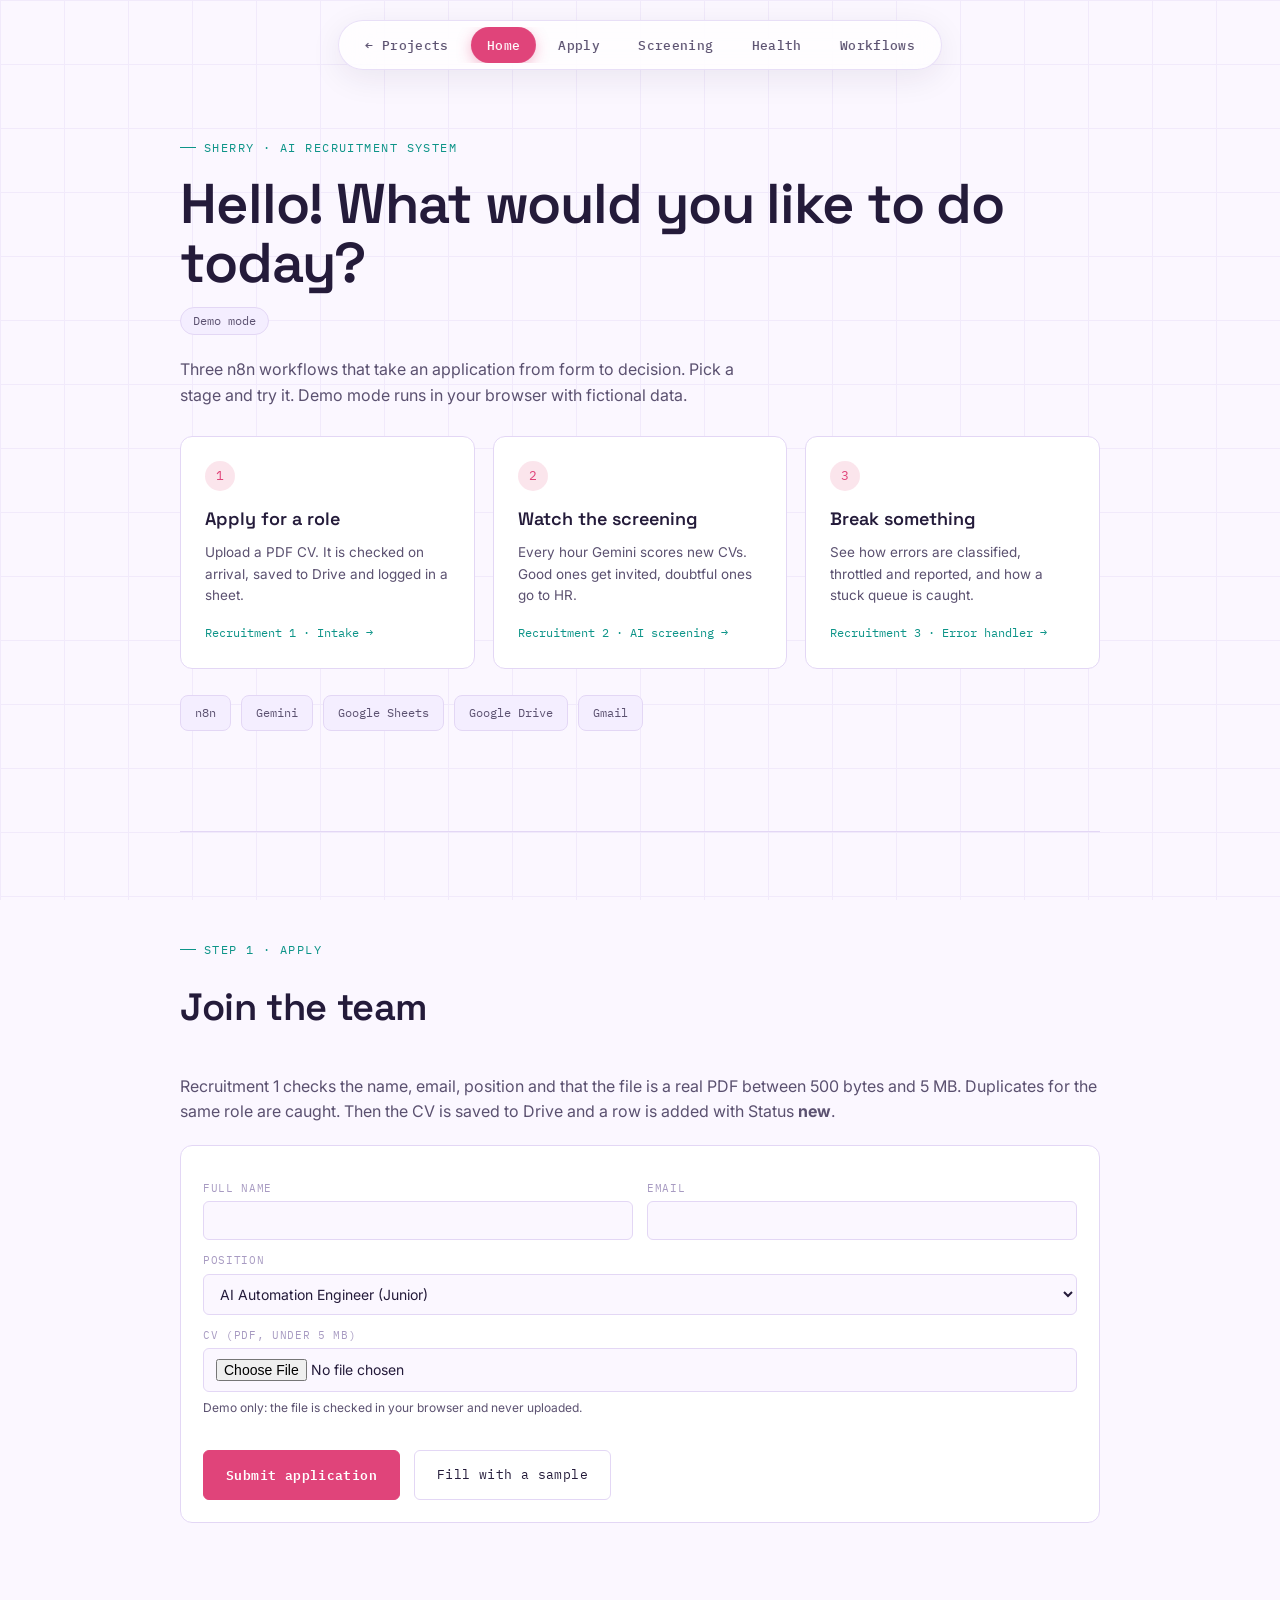
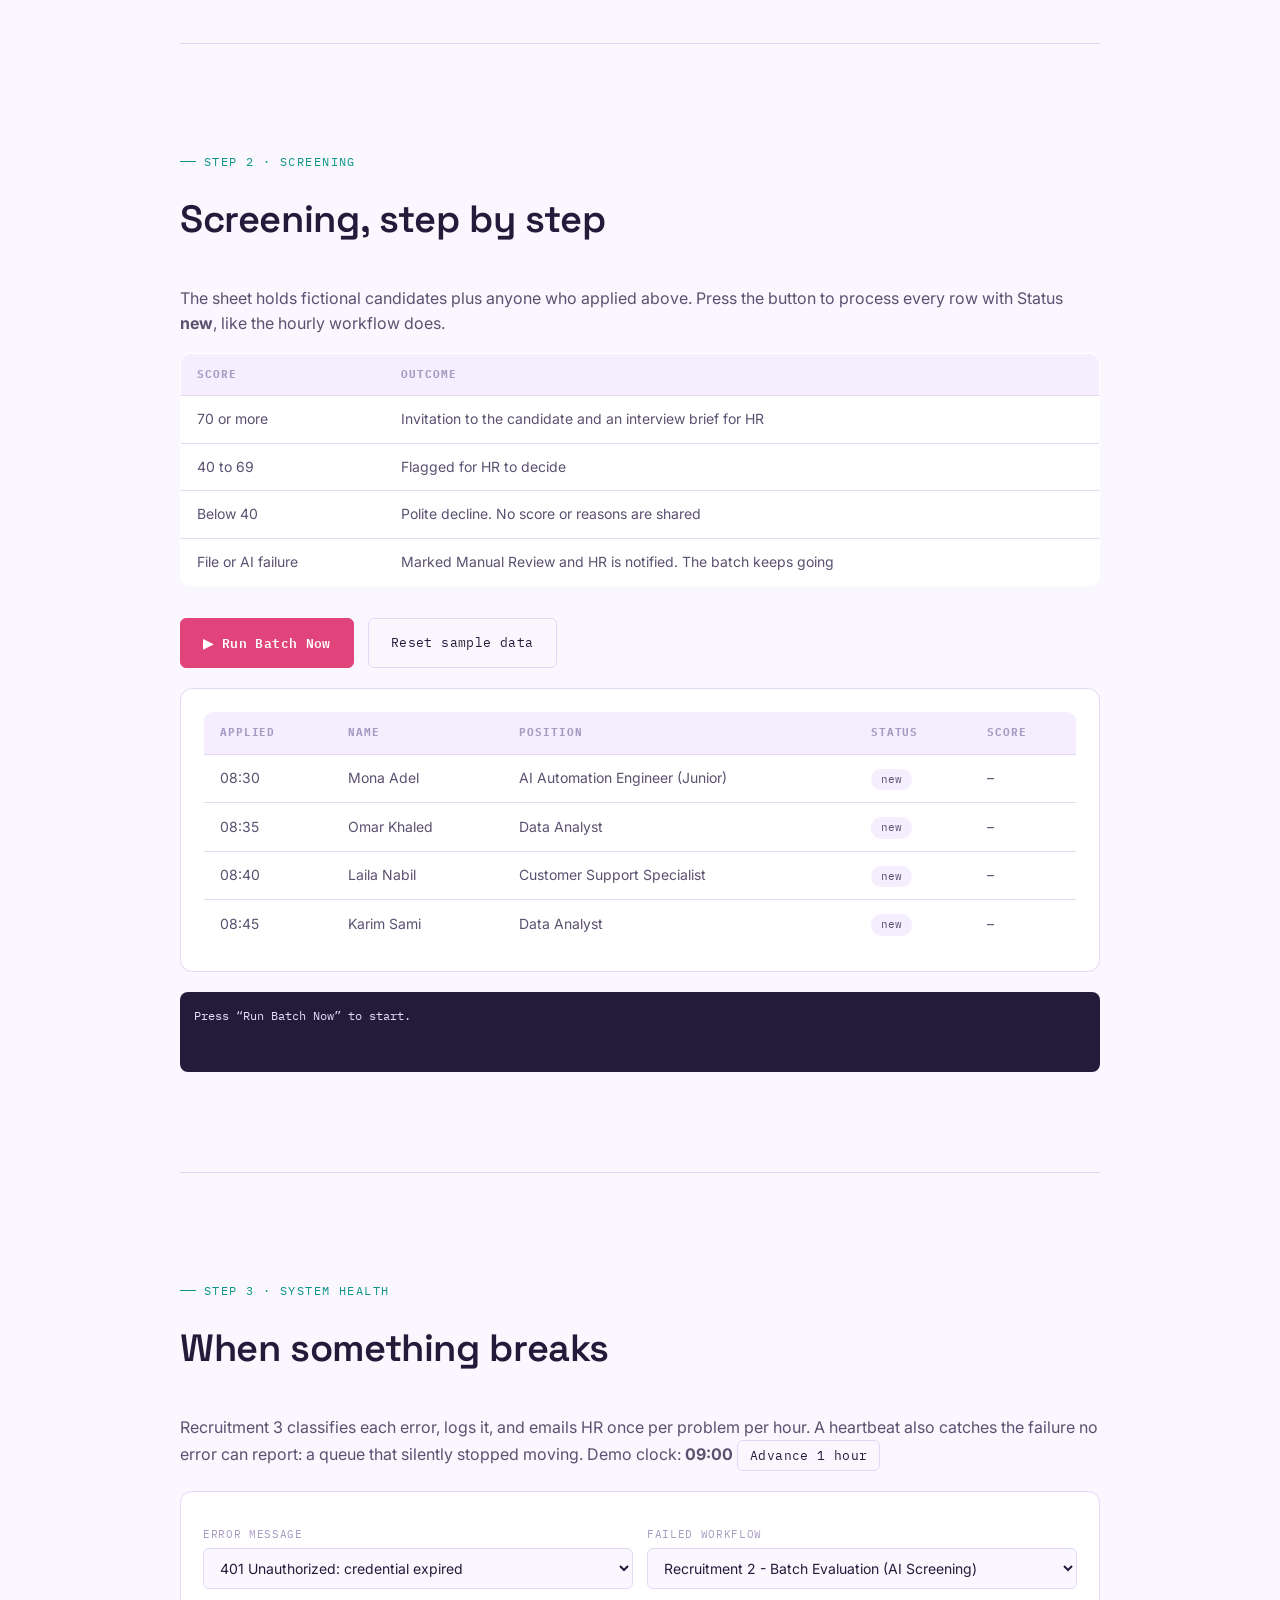
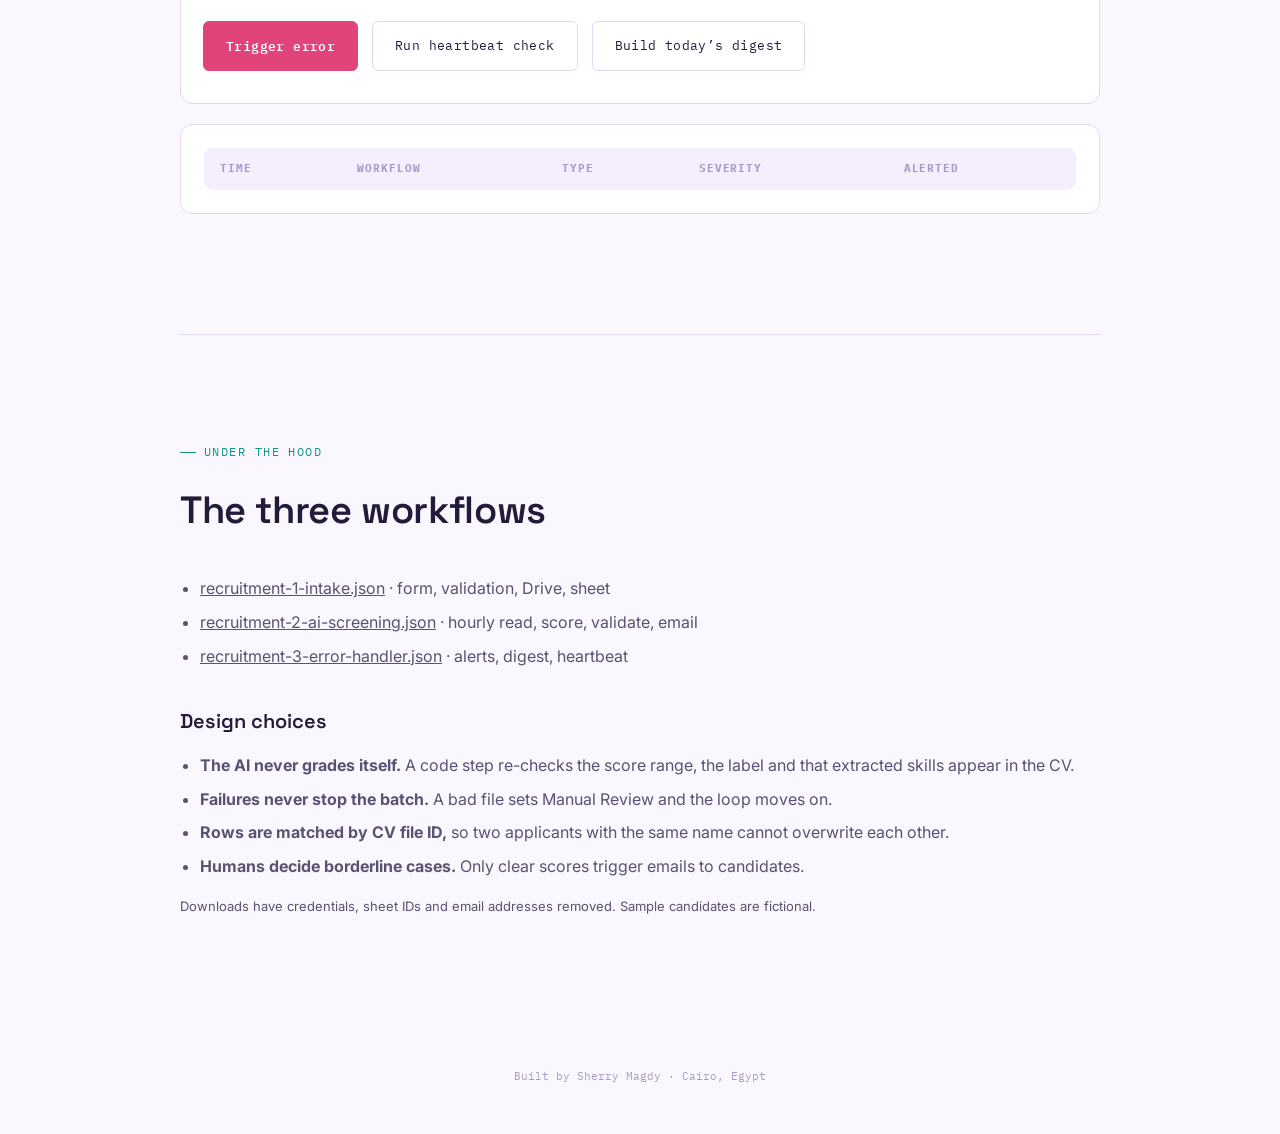
==== projects/recruitment.html @ 3a3d2fea "Add files via upload" ====
<!DOCTYPE html>
<html lang="en">
<head>
<meta charset="UTF-8">
<meta name="viewport" content="width=device-width, initial-scale=1.0">
<title>AI Recruitment Screening · Sherry Magdy</title>
<meta name="description" content="An n8n recruitment system: application form, hourly AI screening with Gemini, and error monitoring. Try it in demo mode.">
<link rel="preconnect" href="https://fonts.googleapis.com">
<link href="https://fonts.googleapis.com/css2?family=Inter:wght@400;500;600&family=IBM+Plex+Mono:wght@400;500&family=Space+Grotesk:wght@500;600;700&display=swap" rel="stylesheet">
<link rel="stylesheet" href="../style.css">

<link rel="icon" type="image/jpeg" href="../imgs/icon.jpg">
</head>

<body>
<nav class="navbar"><div class="nav-links">
  <a class="nav-link" href="../index.html">← Projects</a>
  <a class="nav-link" href="#home">Home</a>
  <a class="nav-link" href="#apply">Apply</a>
  <a class="nav-link" href="#screening">Screening</a>
  <a class="nav-link" href="#health">Health</a>
  <a class="nav-link" href="#workflows">Workflows</a>
</div></nav>
<main>

<section id="home" style="padding-top:130px">
  <div class="eyebrow">SHERRY · AI RECRUITMENT SYSTEM</div>
  <h1 class="hero-name" style="font-size:clamp(34px,6vw,56px)">Hello! What would you like to do today?</h1>
  <span class="badge" id="mode">Demo mode</span>
  <p class="hero-desc">Three n8n workflows that take an application from form to decision. Pick a stage and try it. Demo mode runs in your browser with fictional data.</p>
  <div class="choices">
    <a class="choice" href="#apply"><div class="num">1</div><h3>Apply for a role</h3><p>Upload a PDF CV. It is checked on arrival, saved to Drive and logged in a sheet.</p><span class="go">Recruitment 1 · Intake →</span></a>
    <a class="choice" href="#screening"><div class="num">2</div><h3>Watch the screening</h3><p>Every hour Gemini scores new CVs. Good ones get invited, doubtful ones go to HR.</p><span class="go">Recruitment 2 · AI screening →</span></a>
    <a class="choice" href="#health"><div class="num">3</div><h3>Break something</h3><p>See how errors are classified, throttled and reported, and how a stuck queue is caught.</p><span class="go">Recruitment 3 · Error handler →</span></a>
  </div>
  <div class="tags" style="margin-top:26px"><span class="tag">n8n</span> <span class="tag">Gemini</span> <span class="tag">Google Sheets</span> <span class="tag">Google Drive</span> <span class="tag">Gmail</span></div>
</section>

<section id="apply">
  <div class="eyebrow">STEP 1 · APPLY</div>
  <h2>Join the team</h2>
  <p>Recruitment 1 checks the name, email, position and that the file is a real PDF between 500 bytes and 5 MB. Duplicates for the same role are caught. Then the CV is saved to Drive and a row is added with Status <b>new</b>.</p>
  <div class="panel">
    <div id="liveBox" hidden><p>Live mode is on. Open the real application form:</p><a class="btn btn-solid" id="applyLink" target="_blank" rel="noopener">Open the application form ↗</a></div>
    <form id="applyForm" novalidate>
      <div class="row2"><div><label for="fn">Full name</label><input id="fn"></div><div><label for="fe">Email</label><input id="fe" type="email"></div></div>
      <label for="fp">Position</label>
      <select id="fp"><option>AI Automation Engineer (Junior)</option><option>Data Analyst</option><option>Customer Support Specialist</option></select>
      <label for="ff">CV (PDF, under 5 MB)</label><input id="ff" type="file" accept="application/pdf">
      <p style="font-size:12px;margin:6px 0 0">Demo only: the file is checked in your browser and never uploaded.</p>
      <div class="hero-actions"><button class="btn btn-solid" type="submit">Submit application</button><button class="btn btn-outline" type="button" id="fill">Fill with a sample</button></div>
      <div id="applyMsg"></div>
    </form>
  </div>
</section>

<section id="screening">
  <div class="eyebrow">STEP 2 · SCREENING</div>
  <h2>Screening, step by step</h2>
  <p>The sheet holds fictional candidates plus anyone who applied above. Press the button to process every row with Status <b>new</b>, like the hourly workflow does.</p>
  <table class="rules" style="margin-bottom:18px"><tr><th>Score</th><th>Outcome</th></tr>
    <tr><td>70 or more</td><td>Invitation to the candidate and an interview brief for HR</td></tr>
    <tr><td>40 to 69</td><td>Flagged for HR to decide</td></tr>
    <tr><td>Below 40</td><td>Polite decline. No score or reasons are shared</td></tr>
    <tr><td>File or AI failure</td><td>Marked Manual Review and HR is notified. The batch keeps going</td></tr></table>
  <div class="hero-actions"><button class="btn btn-solid" id="runBatch" type="button">▶ Run Batch Now</button><button class="btn btn-outline" id="resetData" type="button">Reset sample data</button></div>
  <div class="panel scroll"><table class="rules" id="apps"></table></div>
  <div class="log" id="batchLog">Press “Run Batch Now” to start.</div>
</section>

<section id="health">
  <div class="eyebrow">STEP 3 · SYSTEM HEALTH</div>
  <h2>When something breaks</h2>
  <p>Recruitment 3 classifies each error, logs it, and emails HR once per problem per hour. A heartbeat also catches the failure no error can report: a queue that silently stopped moving. Demo clock: <b id="clock">09:00</b> <button class="btn btn-outline" id="adv" type="button" style="padding:6px 12px">Advance 1 hour</button></p>
  <div class="panel">
    <div class="row2"><div><label for="em">Error message</label>
      <select id="em"><option>401 Unauthorized: credential expired</option><option>429 Too many requests</option><option>ETIMEDOUT: request timed out</option><option>Could not parse output: unexpected token</option><option>Cannot read properties of undefined</option></select></div>
      <div><label for="ew">Failed workflow</label><select id="ew"><option>Recruitment 2 - Batch Evaluation (AI Screening)</option><option>Recruitment 1 - Intake (Form to Drive)</option></select></div></div>
    <div class="hero-actions"><button class="btn btn-solid" id="trig" type="button">Trigger error</button><button class="btn btn-outline" id="beat" type="button">Run heartbeat check</button><button class="btn btn-outline" id="digest" type="button">Build today’s digest</button></div>
    <div id="healthMsg" class="msg-ok"></div>
  </div>
  <div class="panel scroll"><table class="rules" id="errs"><tr><th>Time</th><th>Workflow</th><th>Type</th><th>Severity</th><th>Alerted</th></tr></table></div>
</section>

<section id="workflows">
  <div class="eyebrow">UNDER THE HOOD</div>
  <h2>The three workflows</h2>
  <figure class="media"><img src="../assets/workflow-2.png" alt="n8n canvas of the batch evaluation workflow" onerror="this.parentNode.style.display='none'"><figcaption>Recruitment 2 canvas</figcaption></figure>
  <ul class="list">
    <li><a href="../workflows/recruitment-1-intake.json" download>recruitment-1-intake.json</a> · form, validation, Drive, sheet</li>
    <li><a href="../workflows/recruitment-2-ai-screening.json" download>recruitment-2-ai-screening.json</a> · hourly read, score, validate, email</li>
    <li><a href="../workflows/recruitment-3-error-handler.json" download>recruitment-3-error-handler.json</a> · alerts, digest, heartbeat</li>
  </ul>
  <h3 class="sub">Design choices</h3>
  <ul class="list">
    <li><b>The AI never grades itself.</b> A code step re-checks the score range, the label and that extracted skills appear in the CV.</li>
    <li><b>Failures never stop the batch.</b> A bad file sets Manual Review and the loop moves on.</li>
    <li><b>Rows are matched by CV file ID,</b> so two applicants with the same name cannot overwrite each other.</li>
    <li><b>Humans decide borderline cases.</b> Only clear scores trigger emails to candidates.</li>
  </ul>
  <p style="font-size:13px">Downloads have credentials, sheet IDs and email addresses removed. Sample candidates are fictional.</p>
</section>
</main>
<footer>Built by Sherry Magdy · Cairo, Egypt</footer>

<script>
const CONFIG = { n8nBase: "", applyForm: "/form/YOUR-APPLY-FORM-ID" }; // live: "https://YOUR-DOMAIN.ngrok-free.app"
const $ = s => document.querySelector(s);
function el(t, txt, cls) { const e = document.createElement(t); if (txt != null) e.textContent = txt; if (cls) e.className = cls; return e; }
if (CONFIG.n8nBase) {
  $("#mode").textContent = "Live · n8n"; $("#mode").classList.add("live");
  $("#applyLink").href = CONFIG.n8nBase + CONFIG.applyForm; $("#liveBox").hidden = false;
}
let clock = 540;
const fmt = m => String(Math.floor(m / 60) % 24).padStart(2, "0") + ":" + String(m % 60).padStart(2, "0");
const seed = () => [
  { at: 510, name: "Mona Adel", pos: "AI Automation Engineer (Junior)", status: "new", score: null, plan: 86 },
  { at: 515, name: "Omar Khaled", pos: "Data Analyst", status: "new", score: null, plan: 58 },
  { at: 520, name: "Laila Nabil", pos: "Customer Support Specialist", status: "new", score: null, plan: 32 },
  { at: 525, name: "Karim Sami", pos: "Data Analyst", status: "new", score: null, plan: null }
];
let rows = seed(), errs = [];
function pill(s) { const c = { invited: "good", "awaiting HR": "warn", declined: "bad", "manual review": "bad" }[s] || ""; return el("span", s, "pill " + c); }
function renderApps() {
  const t = $("#apps"); t.replaceChildren();
  const h = el("tr"); ["Applied", "Name", "Position", "Status", "Score"].forEach(x => h.append(el("th", x))); t.append(h);
  rows.forEach(r => { const tr = el("tr"); tr.append(el("td", fmt(r.at)), el("td", r.name), el("td", r.pos)); const td = el("td"); td.append(pill(r.status)); tr.append(td, el("td", r.score ?? "–")); t.append(tr); });
}
const log = (m) => { const b = $("#batchLog"); b.textContent += "\n" + m; b.scrollTop = b.scrollHeight; };
$("#fill").onclick = () => { $("#fn").value = "Sample Candidate"; $("#fe").value = "sample@example.com"; };
$("#applyForm").onsubmit = e => {
  e.preventDefault(); const m = $("#applyMsg"); const errors = [];
  const name = $("#fn").value.trim(), email = $("#fe").value.trim(), f = $("#ff").files[0];
  if (name.length < 2) errors.push("Enter your full name.");
  if (!/^[^@\s]+@[^@\s]+\.[^@\s]+$/.test(email)) errors.push("Enter a valid email.");
  if (!f) errors.push("Choose a CV file."); else if (f.type !== "application/pdf") errors.push("The CV must be a PDF.");
  else if (f.size < 500 || f.size > 5 * 1024 * 1024) errors.push("The PDF must be between 500 bytes and 5 MB.");
  if (rows.some(r => r.name.toLowerCase() === name.toLowerCase() && r.pos === $("#fp").value)) errors.push("You already applied for this role.");
  if (errors.length) { m.className = "msg-err"; m.textContent = errors.join(" "); return; }
  rows.push({ at: clock, name, pos: $("#fp").value, status: "new", score: null, plan: 30 + Math.floor(Math.random() * 66) });
  renderApps(); m.className = "msg-ok"; m.textContent = "Application received. Your row has Status “new”. Now run the batch in Step 2.";
};
$("#runBatch").onclick = () => {
  const todo = rows.filter(r => r.status === "new"); $("#batchLog").textContent = "Batch started. " + todo.length + " new application(s).";
  if (!todo.length) { log("Nothing to process."); return; }
  todo.forEach(r => {
    log("\n→ " + r.name + " (" + r.pos + ")");
    if (r.plan === null) { log("  Download CV failed → Describe failure → Manual Review. HR notified."); r.status = "manual review"; return; }
    log("  CV text read, profile extracted, Gemini score: " + r.plan);
    log("  Validation passed (score range, label, skills found in CV).");
    r.score = r.plan;
    if (r.plan >= 70) { r.status = "invited"; log("  Decision: interview → invitation sent, HR brief sent."); }
    else if (r.plan >= 40) { r.status = "awaiting HR"; log("  Decision: maybe → flagged for HR."); }
    else { r.status = "declined"; log("  Decision: reject → polite decline sent."); }
    log("  Sheet updated, next candidate.");
  });
  renderApps();
};
$("#resetData").onclick = () => { rows = seed(); renderApps(); $("#batchLog").textContent = "Press “Run Batch Now” to start."; };
const RULES = [
  ["auth", "critical", /401|403|unauthori|forbidden|invalid_grant|expired|access denied/],
  ["rate_limit", "warning", /429|rate limit|too many requests|quota/],
  ["network", "warning", /timeout|timed out|etimedout|econnreset|50[234]/],
  ["ai_output", "warning", /output parser|could not parse|parseable|unexpected token|json|schema/],
  ["data", "warning", /undefined|not defined|not found|missing|expression/]
];
function say(t, bad) { const m = $("#healthMsg"); m.className = bad ? "msg-err" : "msg-ok"; m.textContent = t; }
function renderErrs() {
  const t = $("#errs"); t.replaceChildren(); const h = el("tr"); ["Time", "Workflow", "Type", "Severity", "Alerted"].forEach(x => h.append(el("th", x))); t.append(h);
  errs.forEach(r => { const tr = el("tr"); [fmt(r.time), r.wf.split(" - ")[0], r.type, r.sev, r.alerted].forEach(x => tr.append(el("td", x))); t.append(tr); });
}
$("#trig").onclick = () => {
  const msg = $("#em").value.toLowerCase(), wf = $("#ew").value;
  const rule = RULES.find(r => r[2].test(msg)) || ["unknown", "critical"];
  const sev = /intake/i.test(wf) ? "critical" : rule[1], fp = wf + "|" + rule[0];
  let alerted = "digest only";
  if (sev === "critical") alerted = errs.some(e => e.fp === fp && e.alerted === "yes" && clock - e.time < 60) ? "throttled" : "yes";
  errs.unshift({ time: clock, wf, type: rule[0], sev, alerted, fp }); renderErrs();
  say(alerted === "yes" ? "Critical error: HR emailed now." : alerted === "throttled" ? "Same problem within the last hour: logged, not emailed again." : "Warning: logged and added to the 8 AM digest.", alerted === "yes");
};
$("#adv").onclick = () => { clock += 60; $("#clock").textContent = fmt(clock); };
$("#beat").onclick = () => {
  const stuck = rows.filter(r => r.status === "new" && clock - r.at > 180);
  stuck.length ? say(stuck.length + " application(s) waiting more than 3 hours. Heartbeat alert sent: is Workflow 2 running?", true) : say("Queue is moving. Nothing waiting more than 3 hours.");
};
$("#digest").onclick = () => say("Last 24 hours: " + errs.length + " error(s), " + errs.filter(e => e.sev === "critical").length + " critical. Still open: " + errs.length + ".");
renderApps();
const links = document.querySelectorAll('.nav-link[href^="#"]'), secs = [...links].map(l => document.querySelector(l.getAttribute("href")));
function spy() {
  const y = scrollY + innerHeight * 0.35; let cur = secs[0];
  secs.forEach(s => { if (s && s.offsetTop <= y) cur = s; });
  if (innerHeight + scrollY >= document.body.scrollHeight - 2) cur = secs[secs.length - 1];
  links.forEach(l => l.classList.toggle("active", l.getAttribute("href") === "#" + cur.id));
}
addEventListener("scroll", spy, { passive: true }); spy();
</script>
</body>
</html>
---- style.css ----
:root {
  --bg-base: #fbf7ff;
  --bg-surface: #ffffff;
  --bg-surface-alt: #f4eeff;
  --border-line: #e3d7f5;
  --text-primary: #241b3a;
  --text-muted: #5b5170;
  --text-faint: #a89bc2;
  --signal: #e0447a;
  --signal-soft: rgba(224, 68, 122, 0.14);
  --wire: #0d9488;
  --wire-soft: rgba(13, 148, 136, 0.12);
  --font-display: 'Space Grotesk', sans-serif;
  --font-body: 'Inter', sans-serif;
  --font-mono: 'IBM Plex Mono', monospace;
  --maxw: 920px;
}

* {
  box-sizing: border-box;
}

html {
  scroll-behavior: smooth;
}

body {
  margin: 0;
  background: var(--bg-base);
  color: var(--text-primary);
  font-family: var(--font-body);
  line-height: 1.6;
  -webkit-font-smoothing: antialiased;
}

@media (prefers-reduced-motion: reduce) {
  html { scroll-behavior: auto; }
  * {
    animation-duration: 0.001ms !important;
    animation-iteration-count: 1 !important;
    transition-duration: 0.001ms !important;
  }
}

a { color: inherit; }

::selection {
  background: var(--signal-soft);
  color: var(--signal);
}

:focus-visible {
  outline: 2px solid var(--wire);
  outline-offset: 3px;
}

/* Background Grid Pattern */
body::before {
  content: "";
  position: fixed;
  inset: 0;
  background-image:
    linear-gradient(var(--border-line) 1px, transparent 1px),
    linear-gradient(90deg, var(--border-line) 1px, transparent 1px);
  background-size: 64px 64px;
  opacity: 0.4;
  pointer-events: none;
  z-index: 0;
}

/* ---------- Advanced Pink Floating Navbar ---------- */
.navbar {
  position: fixed;
  top: 20px;
  left: 50%;
  transform: translateX(-50%);
  z-index: 100;
  width: max-content;
  max-width: calc(100vw - 32px);
  padding: 6px 10px;
  background: rgba(255, 255, 255, 0.75);
  backdrop-filter: blur(16px) saturate(180%);
  -webkit-backdrop-filter: blur(16px) saturate(180%);
  border: 1px solid rgba(227, 215, 245, 0.8);
  border-radius: 40px;
  box-shadow: 0 8px 32px rgba(36, 27, 58, 0.08), 0 1px 2px rgba(255, 255, 255, 0.5) inset;
  transition: all 0.3s cubic-bezier(0.4, 0, 0.2, 1);
}

.nav-links {
  display: flex;
  align-items: center;
  gap: 6px;
  overflow-x: auto;
  scrollbar-width: none;
}

.nav-links::-webkit-scrollbar { display: none; }

.nav-link {
  font-family: var(--font-mono);
  font-size: 12.5px;
  font-weight: 500;
  letter-spacing: 0.03em;
  color: var(--text-muted);
  text-decoration: none;
  padding: 8px 16px;
  border-radius: 20px;
  transition: all 0.25s ease;
  white-space: nowrap;
}

.nav-link:hover {
  color: var(--signal);
  background: var(--signal-soft);
}

.nav-link.active {
  color: #ffffff;
  background: var(--signal);
  box-shadow: 0 4px 14px rgba(224, 68, 122, 0.35);
}

@media (max-width: 640px) {
  .navbar {
    top: 12px;
    padding: 4px 6px;
  }
  .nav-link {
    font-size: 11.5px;
    padding: 6px 12px;
  }
}

/* ---------- Main Layout ---------- */
main {
  position: relative;
  z-index: 1;
  padding: 0 32px;
}

@media (max-width: 640px) {
  main { padding: 0 20px; }
}

section {
  max-width: var(--maxw);
  margin: 0 auto;
  padding: 100px 0;
  border-bottom: 1px solid var(--border-line);
}

section:last-of-type { border-bottom: none; }

@media (max-width: 640px) {
  section { padding: 60px 0; }
}

.eyebrow {
  display: inline-flex;
  align-items: center;
  gap: 8px;
  font-family: var(--font-mono);
  font-size: 12px;
  letter-spacing: .12em;
  color: var(--wire);
  margin-bottom: 18px;
}

.eyebrow::before {
  content: "";
  width: 16px;
  height: 1px;
  background: var(--wire);
}

h1, h2, h3 {
  font-family: var(--font-display);
  font-weight: 600;
  margin: 0;
  color: var(--text-primary);
}

h2 {
  font-size: clamp(28px, 4vw, 38px);
  margin-bottom: 36px;
  letter-spacing: -0.01em;
}

p {
  color: var(--text-muted);
  margin: 0 0 16px;
}

/* ---------- Hero Section ---------- */
#hero {
  min-height: calc(100vh - 60px);
  display: flex;
  flex-direction: column;
  justify-content: center;
  padding-top: 60px;
  padding-bottom: 60px;
}

.terminal {
  font-family: var(--font-mono);
  font-size: 13px;
  color: var(--text-muted);
  margin-bottom: 28px;
  min-height: 20px;
}

.terminal .cursor {
  display: inline-block;
  width: 7px;
  height: 14px;
  background: var(--signal);
  margin-left: 2px;
  vertical-align: middle;
  animation: blink 1s step-end infinite;
}

@keyframes blink { 50% { opacity: 0; } }

.hero-name {
  font-size: clamp(40px, 7vw, 72px);
  line-height: 1.05;
  letter-spacing: -0.02em;
}

.hero-role {
  font-family: var(--font-mono);
  font-size: clamp(14px, 2vw, 17px);
  color: var(--wire);
  margin-top: 18px;
  letter-spacing: .02em;
}

.hero-desc {
  max-width: 580px;
  margin-top: 22px;
  font-size: 16px;
}

.hero-actions {
  display: flex;
  gap: 14px;
  margin-top: 32px;
  flex-wrap: wrap;
}

.btn {
  font-family: var(--font-mono);
  font-size: 13px;
  letter-spacing: .03em;
  padding: 13px 22px;
  border-radius: 6px;
  text-decoration: none;
  display: inline-flex;
  align-items: center;
  gap: 8px;
  transition: transform .2s ease, border-color .2s ease, background .2s ease;
  border: 1px solid var(--border-line);
}

.btn-solid {
  background: var(--signal);
  color: #ffffff;
  border-color: var(--signal);
  font-weight: 600;
}

.btn-solid:hover { transform: translateY(-2px); }

.btn-outline {
  color: var(--text-primary);
  background: transparent;
}

.btn-outline:hover {
  border-color: var(--wire);
  color: var(--wire);
  transform: translateY(-2px);
}

.hero-meta {
  margin-top: 56px;
  display: flex;
  gap: 28px;
  flex-wrap: wrap;
  font-family: var(--font-mono);
  font-size: 12px;
  color: var(--text-faint);
}

.hero-meta span { color: var(--text-muted); }

/* ---------- About Section ---------- */
.about-grid {
  display: grid;
  grid-template-columns: auto 1fr;
  gap: 48px;
  align-items: start;
}

@media (max-width: 640px) {
  .about-grid { grid-template-columns: 1fr; }
}

.avatar {
  width: 260px;
  height: 340px;
  border-radius: 16px;
  border: 1px solid var(--border-line);
  background: var(--bg-surface-alt);
  overflow: hidden;
  flex-shrink: 0;
  transition: transform .4s ease, border-color .3s ease;
}

.avatar img {
  width: 100%;
  height: 100%;
  object-fit: cover;
  object-position: center;
  display: block;
}

.avatar:hover {
  transform: scale(1.02);
  border-color: var(--wire);
}

@media (max-width: 640px) {
  .avatar {
    width: 180px;
    height: 180px;
    border-radius: 50%;
    margin: 0 auto;
  }
}

.facts {
  margin-top: 28px;
  display: grid;
  grid-template-columns: 1fr 1fr;
  gap: 16px 24px;
}

@media (max-width: 480px) {
  .facts { grid-template-columns: 1fr; }
}

.fact dt {
  font-family: var(--font-mono);
  font-size: 11px;
  letter-spacing: .08em;
  color: var(--text-faint);
  text-transform: uppercase;
}

.fact dd {
  margin: 4px 0 0;
  font-size: 14px;
  color: var(--text-primary);
}

/* ---------- Services Section ---------- */
.services-grid {
  display: grid;
  grid-template-columns: repeat(auto-fit, minmax(250px, 1fr));
  gap: 20px;
}

.service-card {
  background: var(--bg-surface);
  border: 1px solid var(--border-line);
  border-radius: 12px;
  padding: 28px 24px;
  transition: transform 0.3s ease, border-color 0.3s ease;
}

.service-card:hover {
  transform: translateY(-4px);
  border-color: var(--wire);
}

.service-icon {
  font-size: 28px;
  margin-bottom: 16px;
}

.service-card h3 {
  font-size: 18px;
  margin-bottom: 12px;
}

.service-card p {
  font-size: 13.5px;
  margin-bottom: 0;
}

/* ---------- Skills Section (Redesigned) ---------- */
.skill-groups {
  display: grid;
  gap: 20px;
}

.skill-group {
  background: var(--bg-surface);
  border: 1px solid var(--border-line);
  border-radius: 14px;
  padding: 24px 28px;
  box-shadow: 0 4px 20px rgba(36, 27, 58, 0.03);
  transition: transform 0.25s ease, border-color 0.25s ease;
}

.skill-group:hover {
  border-color: rgba(224, 68, 122, 0.4);
  transform: translateY(-2px);
}

.skill-group-head {
  display: flex;
  justify-content: space-between;
  align-items: center;
  margin-bottom: 16px;
  padding-bottom: 10px;
  border-bottom: 1px dashed var(--border-line);
}

.skill-group-head h3 {
  font-size: 16px;
  font-weight: 600;
  color: var(--text-primary);
}

.skill-group-head span {
  font-family: var(--font-mono);
  font-size: 10.5px;
  font-weight: 600;
  color: var(--signal);
  background: var(--signal-soft);
  padding: 3px 10px;
  border-radius: 12px;
  letter-spacing: .06em;
}

.tags {
  display: flex;
  flex-wrap: wrap;
  gap: 10px;
}

.tag {
  font-family: var(--font-mono);
  font-size: 12px;
  padding: 7px 14px;
  border-radius: 8px;
  border: 1px solid var(--border-line);
  color: var(--text-muted);
  background: var(--bg-surface-alt);
  transition: all 0.25s ease;
}

/* المهارات الأساسية (التي كانت خضراء سابقاً) أصبحت بالوردي الأنيق المترابط مع زرار الموقع */
.tag.on {
  border-color: rgba(224, 68, 122, 0.4);
  color: var(--signal);
  background: var(--signal-soft);
  font-weight: 600;
}

.tag:hover {
  transform: translateY(-2px);
  border-color: var(--signal);
  color: var(--signal);
  background: #ffffff;
  box-shadow: 0 4px 12px rgba(224, 68, 122, 0.15);
}

/* ---------- Projects Section ---------- */
.project-grid {
  display: grid;
  grid-template-columns: repeat(auto-fit, minmax(260px, 1fr));
  gap: 20px;
}

.project-card {
  background: var(--bg-surface);
  border: 1px dashed var(--border-line);
  border-radius: 10px;
  padding: 24px;
  display: flex;
  flex-direction: column;
  gap: 12px;
}

.project-card .slot-tag {
  font-family: var(--font-mono);
  font-size: 10px;
  color: var(--signal);
  letter-spacing: .08em;
  text-transform: uppercase;
}

.project-card h3 { font-size: 18px; }
.project-card p { font-size: 13.5px; margin-bottom: 0; }
.project-card .tags { margin-top: auto; }

/* ---------- Timeline / Experience ---------- */
.timeline {
  display: flex;
  flex-direction: column;
}

.tl-item {
  position: relative;
  padding: 0 0 32px 28px;
  border-left: 1px solid var(--border-line);
}

.tl-item:last-child { padding-bottom: 0; }

.tl-item::before {
  content: "";
  position: absolute;
  left: -5px;
  top: 6px;
  width: 9px;
  height: 9px;
  border-radius: 50%;
  background: var(--signal);
  box-shadow: 0 0 0 4px var(--bg-base);
}

.tl-head {
  display: flex;
  justify-content: space-between;
  align-items: baseline;
  flex-wrap: wrap;
  gap: 8px;
}

.tl-head h3 { font-size: 18px; }

.tl-date {
  font-family: var(--font-mono);
  font-size: 11px;
  color: var(--text-faint);
}

.tl-org {
  font-family: var(--font-mono);
  font-size: 12px;
  color: var(--wire);
  margin-top: 4px;
}

.tl-item ul {
  margin: 12px 0 0;
  padding-left: 18px;
  color: var(--text-muted);
  font-size: 14px;
}

.tl-item li { margin-bottom: 6px; }

/* ---------- Certificates Section ---------- */
.cert-grid {
  display: grid;
  grid-template-columns: repeat(auto-fit, minmax(250px, 1fr));
  gap: 20px;
}

.cert-card {
  background: var(--bg-surface);
  border: 1px solid var(--border-line);
  border-radius: 10px;
  padding: 24px;
}

.cert-header {
  display: flex;
  justify-content: space-between;
  align-items: baseline;
  gap: 12px;
  flex-wrap: wrap;
}

.cert-status {
  font-family: var(--font-mono);
  font-size: 11px;
  color: var(--wire);
  background: var(--wire-soft);
  padding: 4px 10px;
  border-radius: 20px;
  border: 1px solid var(--wire);
}

.cert-issuer {
  font-family: var(--font-mono);
  font-size: 12px;
  color: var(--text-faint);
  margin: 6px 0 12px;
}

/* ---------- Contact Section ---------- */
.contact-card {
  background: var(--bg-surface);
  border: 1px solid var(--border-line);
  border-radius: 12px;
  padding: 36px;
}

@media (max-width: 640px) {
  .contact-card { padding: 24px; }
}

.contact-subtext {
  color: var(--text-primary);
  font-size: 15px;
  margin-bottom: 24px;
}

.contact-links {
  display: grid;
  grid-template-columns: 1fr 1fr;
  gap: 16px 20px;
}

@media (max-width: 520px) {
  .contact-links { grid-template-columns: 1fr; }
}

.contact-link {
  display: flex;
  flex-direction: column;
  gap: 4px;
  text-decoration: none;
  padding: 14px 16px;
  border: 1px solid var(--border-line);
  border-radius: 8px;
  transition: border-color .2s ease, transform .2s ease;
}

.contact-link:hover {
  border-color: var(--wire);
  transform: translateY(-2px);
}

.contact-link .k {
  font-family: var(--font-mono);
  font-size: 10px;
  letter-spacing: .08em;
  color: var(--text-faint);
  text-transform: uppercase;
}

.contact-link .v {
  font-size: 14px;
  color: var(--text-primary);
}

/* ---------- Animations ---------- */
.reveal {
  opacity: 0;
  transform: translateY(24px);
  transition: opacity .7s ease, transform .7s ease;
}

.reveal.in {
  opacity: 1;
  transform: translateY(0);
}

/* ---------- Footer ---------- */
footer {
  text-align: center;
  padding: 36px 20px 48px;
  font-family: var(--font-mono);
  font-size: 11px;
  color: var(--text-faint);
  position: relative;
  z-index: 1;
}

/* ---------- Chatbot Widget ---------- */
#chatbot {
  position: fixed;
  bottom: 24px;
  right: 24px;
  z-index: 999;
  font-family: var(--font-body);
  display: flex;
  flex-direction: column;
  align-items: flex-end;
}

#chatbot-toggle {
  font-family: var(--font-mono);
  font-size: 13px;
  letter-spacing: .02em;
  padding: 13px 20px;
  border-radius: 24px;
  border: 1px solid var(--signal);
  background: var(--signal);
  color: #ffffff;
  cursor: pointer;
  box-shadow: 0 6px 20px rgba(224, 68, 122, 0.28);
  transition: transform .2s ease, box-shadow .2s ease;
}

#chatbot-toggle:hover {
  transform: translateY(-2px);
  box-shadow: 0 8px 24px rgba(224, 68, 122, 0.36);
}

#chatbot-box {
  width: 320px;
  max-width: calc(100vw - 48px);
  height: 420px;
  max-height: 60vh;
  background: var(--bg-surface);
  border: 1px solid var(--border-line);
  border-radius: 14px;
  margin-top: 12px;
  display: flex;
  flex-direction: column;
  overflow: hidden;
  box-shadow: 0 12px 40px rgba(36, 27, 58, 0.16);
}

#chatbot-box.hidden { display: none; }

#chatbot-box::before {
  content: "AI ASSISTANT";
  display: block;
  font-family: var(--font-mono);
  font-size: 10px;
  letter-spacing: .1em;
  color: var(--wire);
  background: var(--wire-soft);
  border-bottom: 1px solid var(--border-line);
  padding: 10px 14px;
}

#chatbot-messages {
  flex: 1;
  padding: 14px;
  overflow-y: auto;
  font-size: 13px;
  display: flex;
  flex-direction: column;
  gap: 4px;
}

#chatbot-messages::-webkit-scrollbar { width: 6px; }
#chatbot-messages::-webkit-scrollbar-thumb {
  background: var(--border-line);
  border-radius: 6px;
}

#chatbot-input-row {
  display: flex;
  border-top: 1px solid var(--border-line);
  background: var(--bg-surface);
}

#chatbot-input {
  flex: 1;
  border: none;
  padding: 12px 14px;
  font-size: 13px;
  font-family: var(--font-body);
  background: transparent;
  color: var(--text-primary);
}

#chatbot-input::placeholder { color: var(--text-faint); }
#chatbot-input:focus { outline: none; }

#chatbot-send {
  border: none;
  background: var(--wire);
  color: #fff;
  padding: 0 18px;
  cursor: pointer;
  font-family: var(--font-mono);
  font-size: 12px;
  letter-spacing: .03em;
  transition: background .2s ease;
}

#chatbot-send:hover { background: #0b7d73; }

.msg {
  margin-bottom: 4px;
  padding: 9px 12px;
  border-radius: 10px;
  max-width: 85%;
  font-size: 13px;
  line-height: 1.5;
  word-wrap: break-word;
}

.msg.user {
  background: var(--wire-soft);
  color: var(--text-primary);
  margin-left: auto;
  text-align: right;
  border-bottom-right-radius: 2px;
}

.msg.bot {
  background: var(--bg-surface-alt);
  color: var(--text-primary);
  margin-right: auto;
  border-bottom-left-radius: 2px;
}

.msg.bot-loading {
  background: var(--bg-surface-alt);
  color: var(--text-faint);
  margin-right: auto;
  font-family: var(--font-mono);
  font-size: 12px;
  border-bottom-left-radius: 2px;
}

@media (max-width: 480px) {
  #chatbot { right: 16px; bottom: 16px; }
  #chatbot-box {
    width: calc(100vw - 32px);
    height: 65vh;
    max-height: 65vh;
  }
}
/* ---------- Certificate Images Style ---------- */
.cert-img-wrapper {
  display: block;
  margin-top: 14px;
  border-radius: 8px;
  overflow: hidden;
  border: 1px solid var(--border-line);
  transition: transform 0.3s ease, border-color 0.3s ease;
}

.cert-img {
  width: 100%;
  height: 160px;
  object-fit: cover;
  display: block;
}

.cert-img-wrapper:hover {
  transform: scale(1.02);
  border-color: var(--wire);
}
/* ---------- n8n Projects additions ---------- */
.fonts-note{display:none}
a.project-card{text-decoration:none;border-style:solid;transition:transform .3s ease,border-color .3s ease}
a.project-card:hover{transform:translateY(-4px);border-color:var(--wire)}
.project-card.slot{opacity:.7}
.back{font-family:var(--font-mono);font-size:12.5px;color:var(--wire);text-decoration:none;display:inline-block;margin-bottom:20px}
.sub{font-size:20px;margin:36px 0 14px}
.media{border:1px dashed var(--border-line);border-radius:12px;background:var(--bg-surface);overflow:hidden;margin:20px 0}
.media img,.media video{width:100%;display:block}
.media figcaption{font-family:var(--font-mono);font-size:11.5px;color:var(--text-faint);padding:10px 14px;border-top:1px solid var(--border-line)}
.flow{display:grid;grid-template-columns:repeat(auto-fit,minmax(190px,1fr));gap:14px;counter-reset:s}
.flow .step{background:var(--bg-surface);border:1px solid var(--border-line);border-radius:10px;padding:18px;counter-increment:s}
.flow .step::before{content:"0" counter(s);font-family:var(--font-mono);font-size:11px;color:var(--signal)}
.flow .step h3{font-size:16px;margin:6px 0}
.flow .step p{font-size:13px;margin:0}
table.rules{width:100%;border-collapse:collapse;background:var(--bg-surface);border:1px solid var(--border-line);border-radius:10px;overflow:hidden;font-size:14px}
.rules th,.rules td{text-align:left;padding:12px 16px;border-bottom:1px solid var(--border-line);color:var(--text-muted)}
.rules th{font-family:var(--font-mono);font-size:11px;letter-spacing:.08em;text-transform:uppercase;color:var(--text-faint);background:var(--bg-surface-alt)}
.rules tr:last-child td{border-bottom:none}
.list{padding-left:20px;color:var(--text-muted)}
.list li{margin-bottom:8px}

.badge{display:inline-block;margin-top:14px;padding:4px 12px;border-radius:999px;font-family:var(--font-mono);font-size:11.5px;background:var(--bg-surface-alt);color:var(--text-muted);border:1px solid var(--border-line)}
.badge.live{background:var(--wire-soft);color:var(--wire);border-color:var(--wire)}
button.btn{cursor:pointer}
.result{margin-top:20px;background:var(--bg-surface);border:1px solid var(--border-line);border-left:4px solid var(--wire);border-radius:10px;padding:18px 20px;font-size:14px;color:var(--text-muted);line-height:1.8}
.result b{color:var(--text-primary)}

/* ---------- Project portal ---------- */
.choices{display:grid;grid-template-columns:repeat(auto-fit,minmax(240px,1fr));gap:18px;margin-top:28px}
.choice{display:block;background:var(--bg-surface);border:1px solid var(--border-line);border-radius:12px;padding:24px;text-decoration:none;transition:transform .3s ease,border-color .3s ease}
.choice:hover{transform:translateY(-4px);border-color:var(--wire)}
.choice .num{display:inline-flex;width:30px;height:30px;border-radius:50%;background:var(--signal-soft);color:var(--signal);font-family:var(--font-mono);font-size:13px;align-items:center;justify-content:center;margin-bottom:14px}
.choice h3{font-size:18px;margin-bottom:8px}
.choice p{font-size:13.5px;margin-bottom:12px}
.choice .go{font-family:var(--font-mono);font-size:12px;color:var(--wire)}
.panel{background:var(--bg-surface);border:1px solid var(--border-line);border-radius:12px;padding:22px;margin:20px 0}
.panel label{display:block;font-family:var(--font-mono);font-size:11px;letter-spacing:.06em;color:var(--text-faint);text-transform:uppercase;margin:12px 0 4px}
.panel input,.panel select,.panel textarea{width:100%;padding:10px 12px;border:1px solid var(--border-line);border-radius:6px;background:var(--bg-base);font:14px var(--font-body);color:var(--text-primary)}
.row2{display:grid;grid-template-columns:1fr 1fr;gap:14px}
@media(max-width:640px){.row2{grid-template-columns:1fr}}
.log{font-family:var(--font-mono);font-size:12px;background:#241b3a;color:#e8defa;border-radius:8px;padding:14px;min-height:80px;max-height:240px;overflow:auto;margin-top:14px;white-space:pre-wrap}
.pill{display:inline-block;padding:2px 10px;border-radius:999px;font-family:var(--font-mono);font-size:11px;background:var(--bg-surface-alt);color:var(--text-muted)}
.pill.good{background:var(--wire-soft);color:var(--wire)}.pill.warn{background:#fff3d6;color:#92600a}.pill.bad{background:var(--signal-soft);color:var(--signal)}
.scroll{overflow-x:auto}
.msg-ok{color:var(--wire);font-size:13.5px;margin-top:10px}.msg-err{color:var(--signal);font-size:13.5px;margin-top:10px}
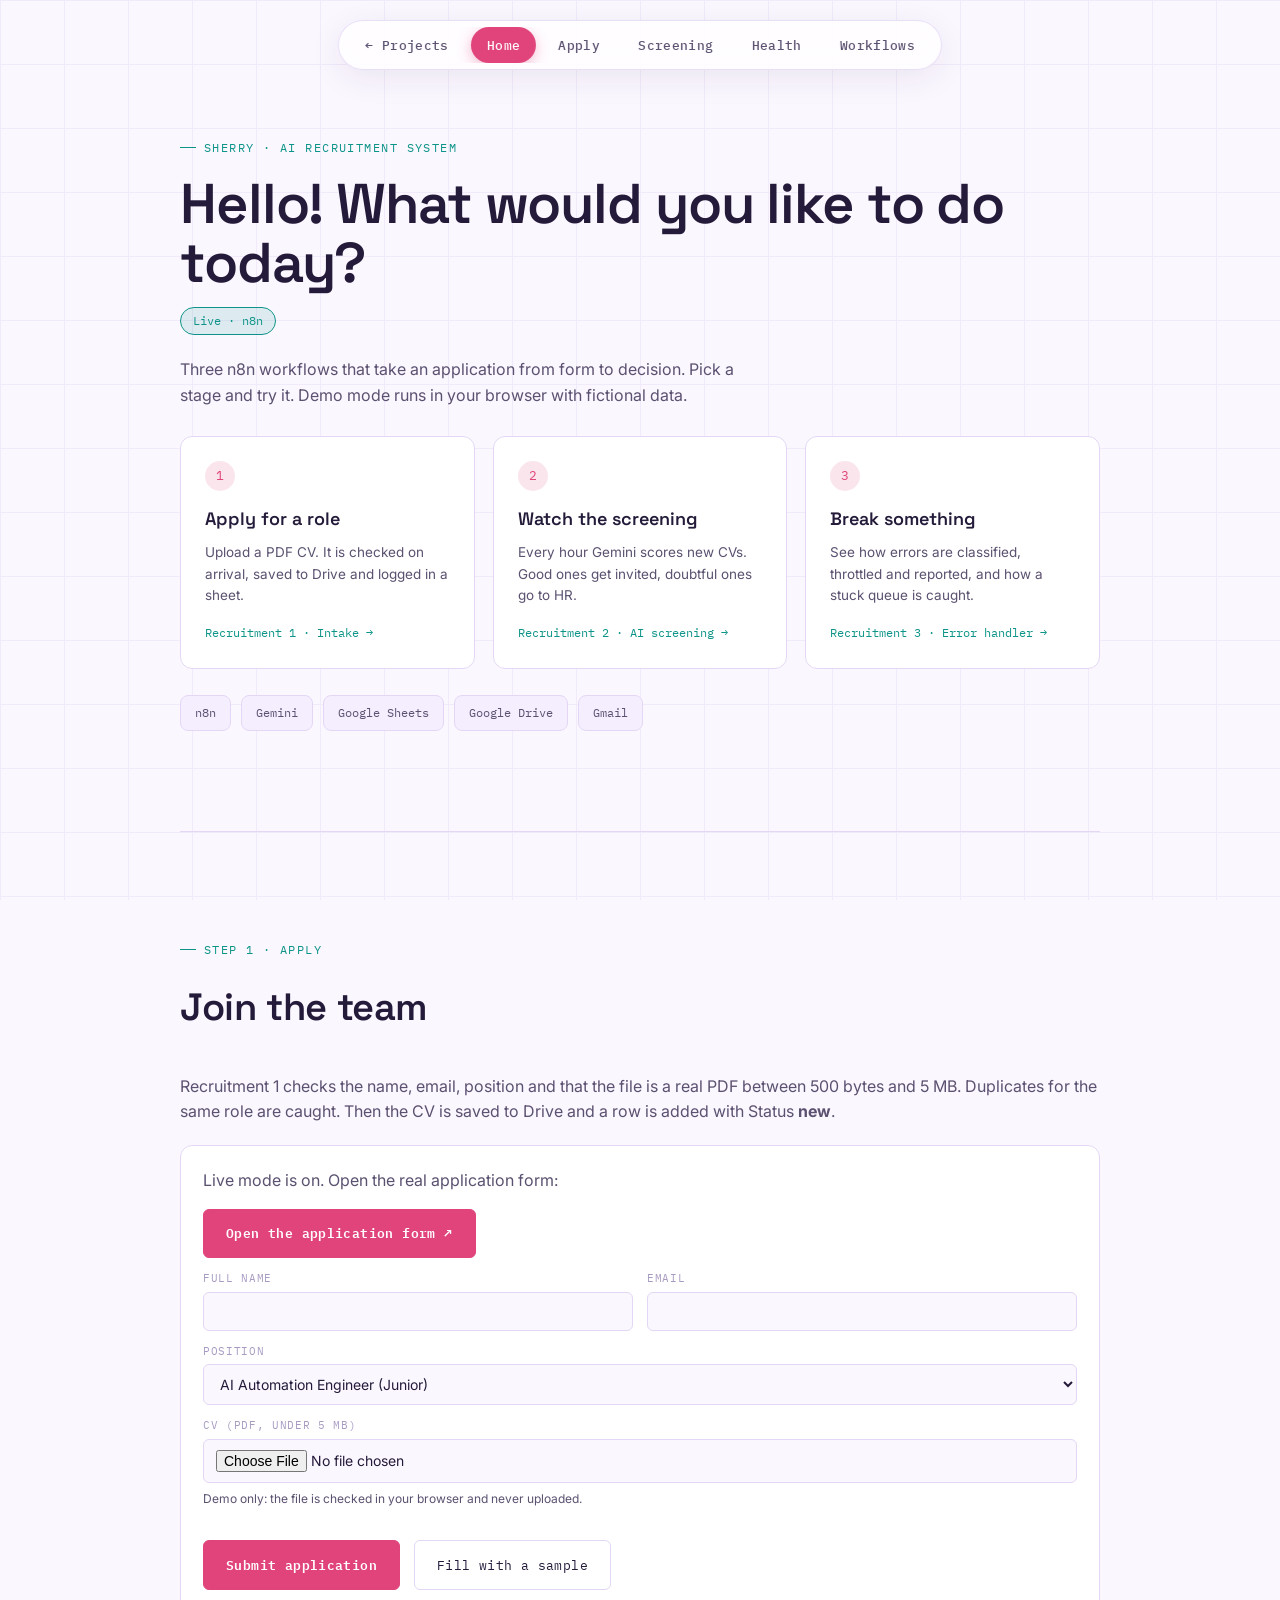
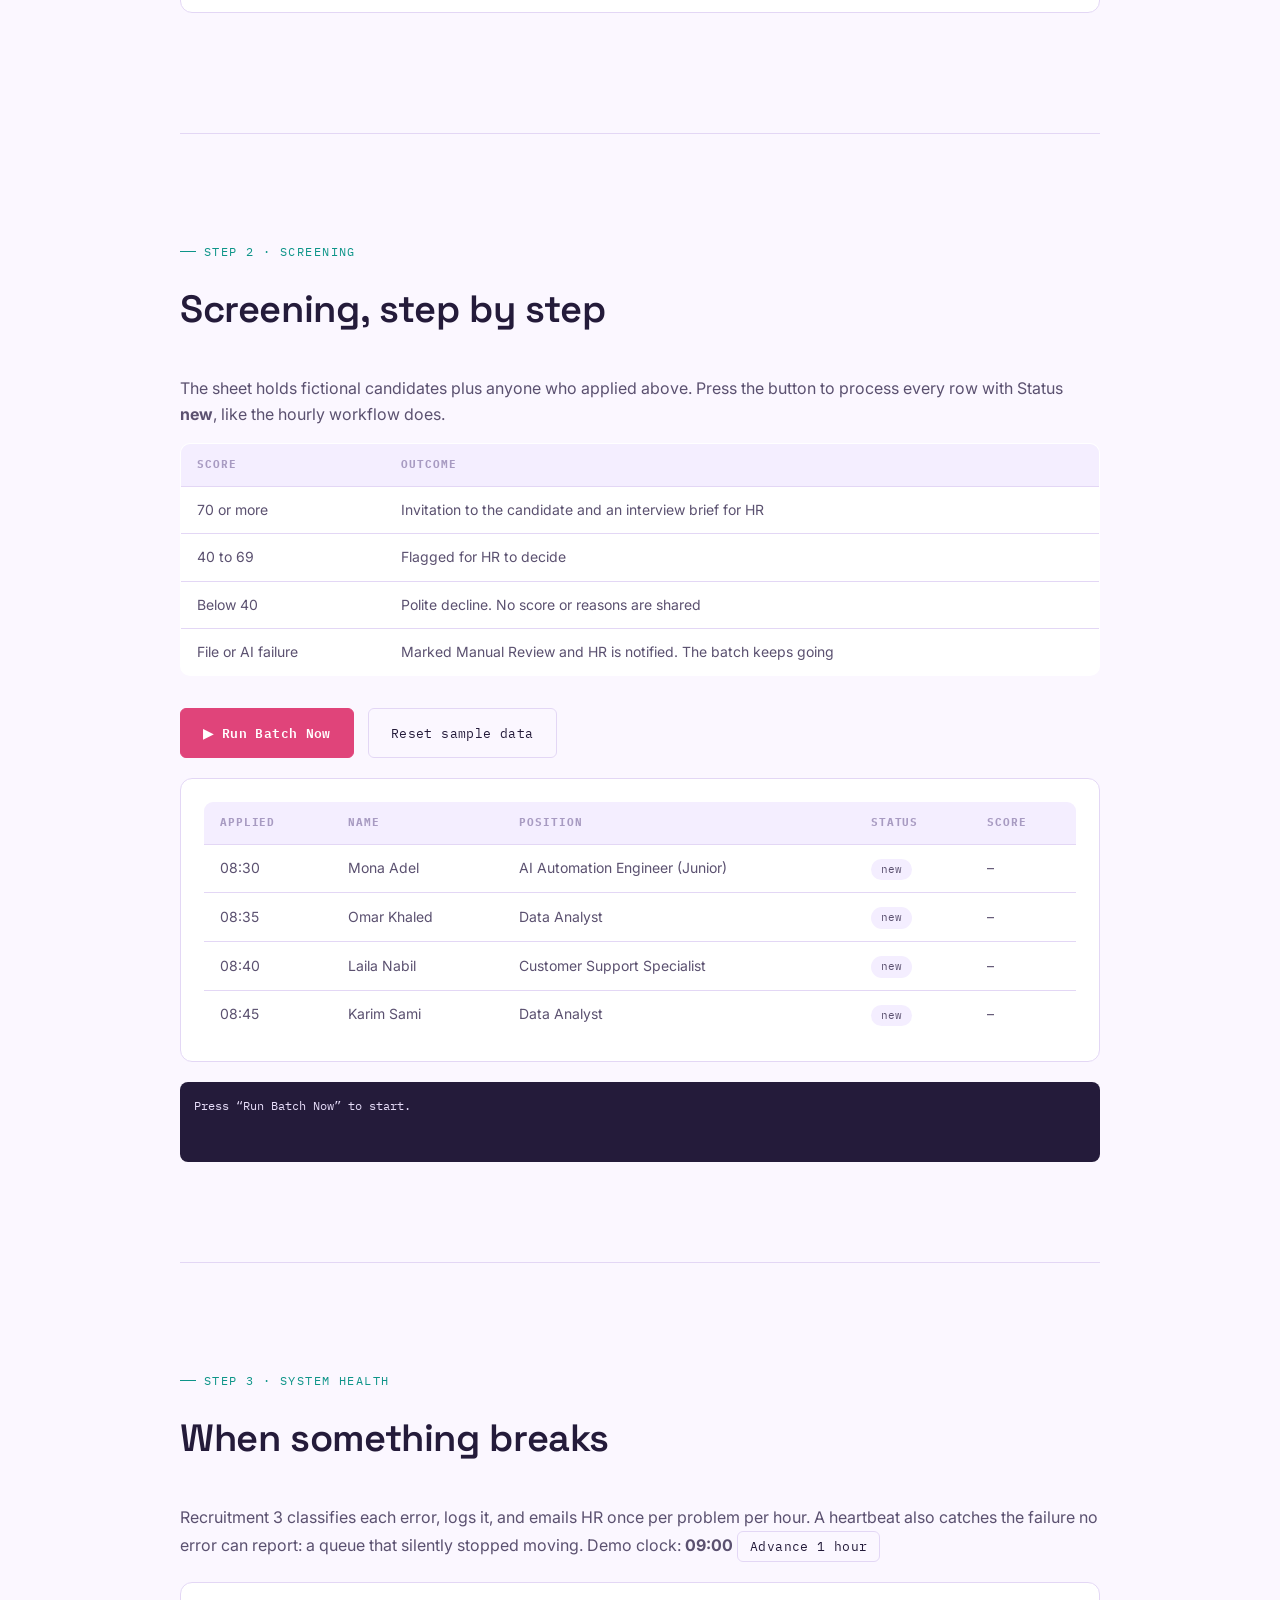
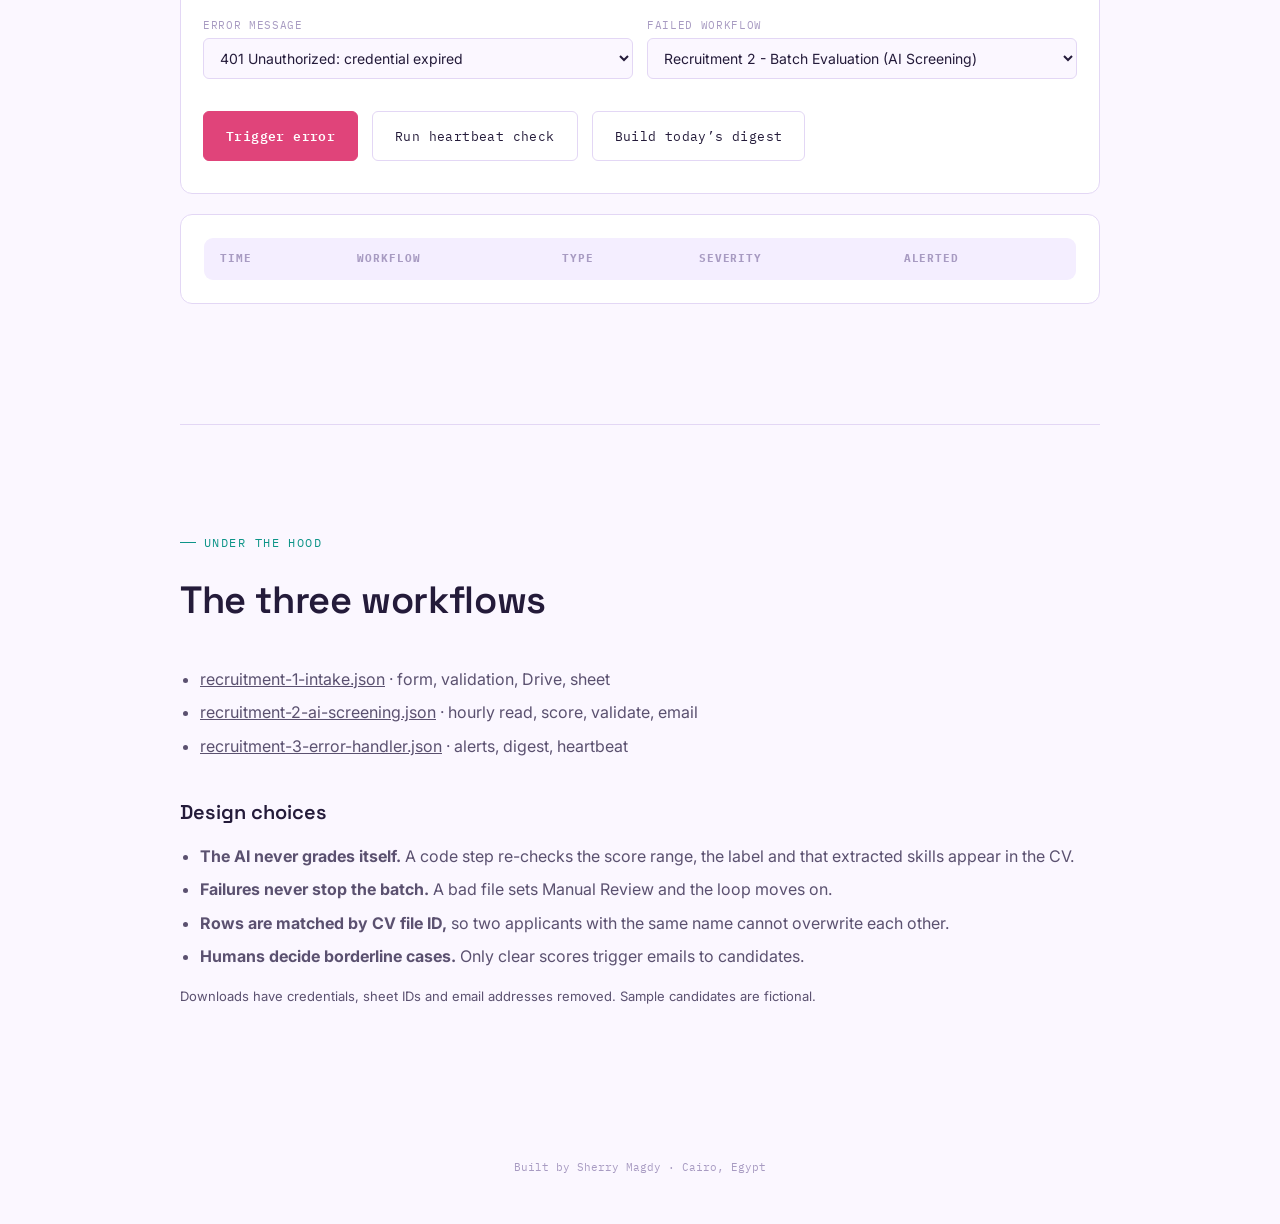
==== commit 2a13edb9: "Update CONFIG with live n8nBase and applyForm ID" ====
--- a/projects/recruitment.html
+++ b/projects/recruitment.html
@@ -104,7 +104,7 @@
 <footer>Built by Sherry Magdy · Cairo, Egypt</footer>
 
 <script>
-const CONFIG = { n8nBase: "", applyForm: "/form/YOUR-APPLY-FORM-ID" }; // live: "https://YOUR-DOMAIN.ngrok-free.app"
+const CONFIG = { n8nBase: "https://iciness-islamic-unbounded.ngrok-free.dev", applyForm: "/form/8416c400-af44-436c-90d4-0d623dbf1d98" };
 const $ = s => document.querySelector(s);
 function el(t, txt, cls) { const e = document.createElement(t); if (txt != null) e.textContent = txt; if (cls) e.className = cls; return e; }
 if (CONFIG.n8nBase) {
@@ -195,4 +195,4 @@
 addEventListener("scroll", spy, { passive: true }); spy();
 </script>
 </body>
-</html>+</html>
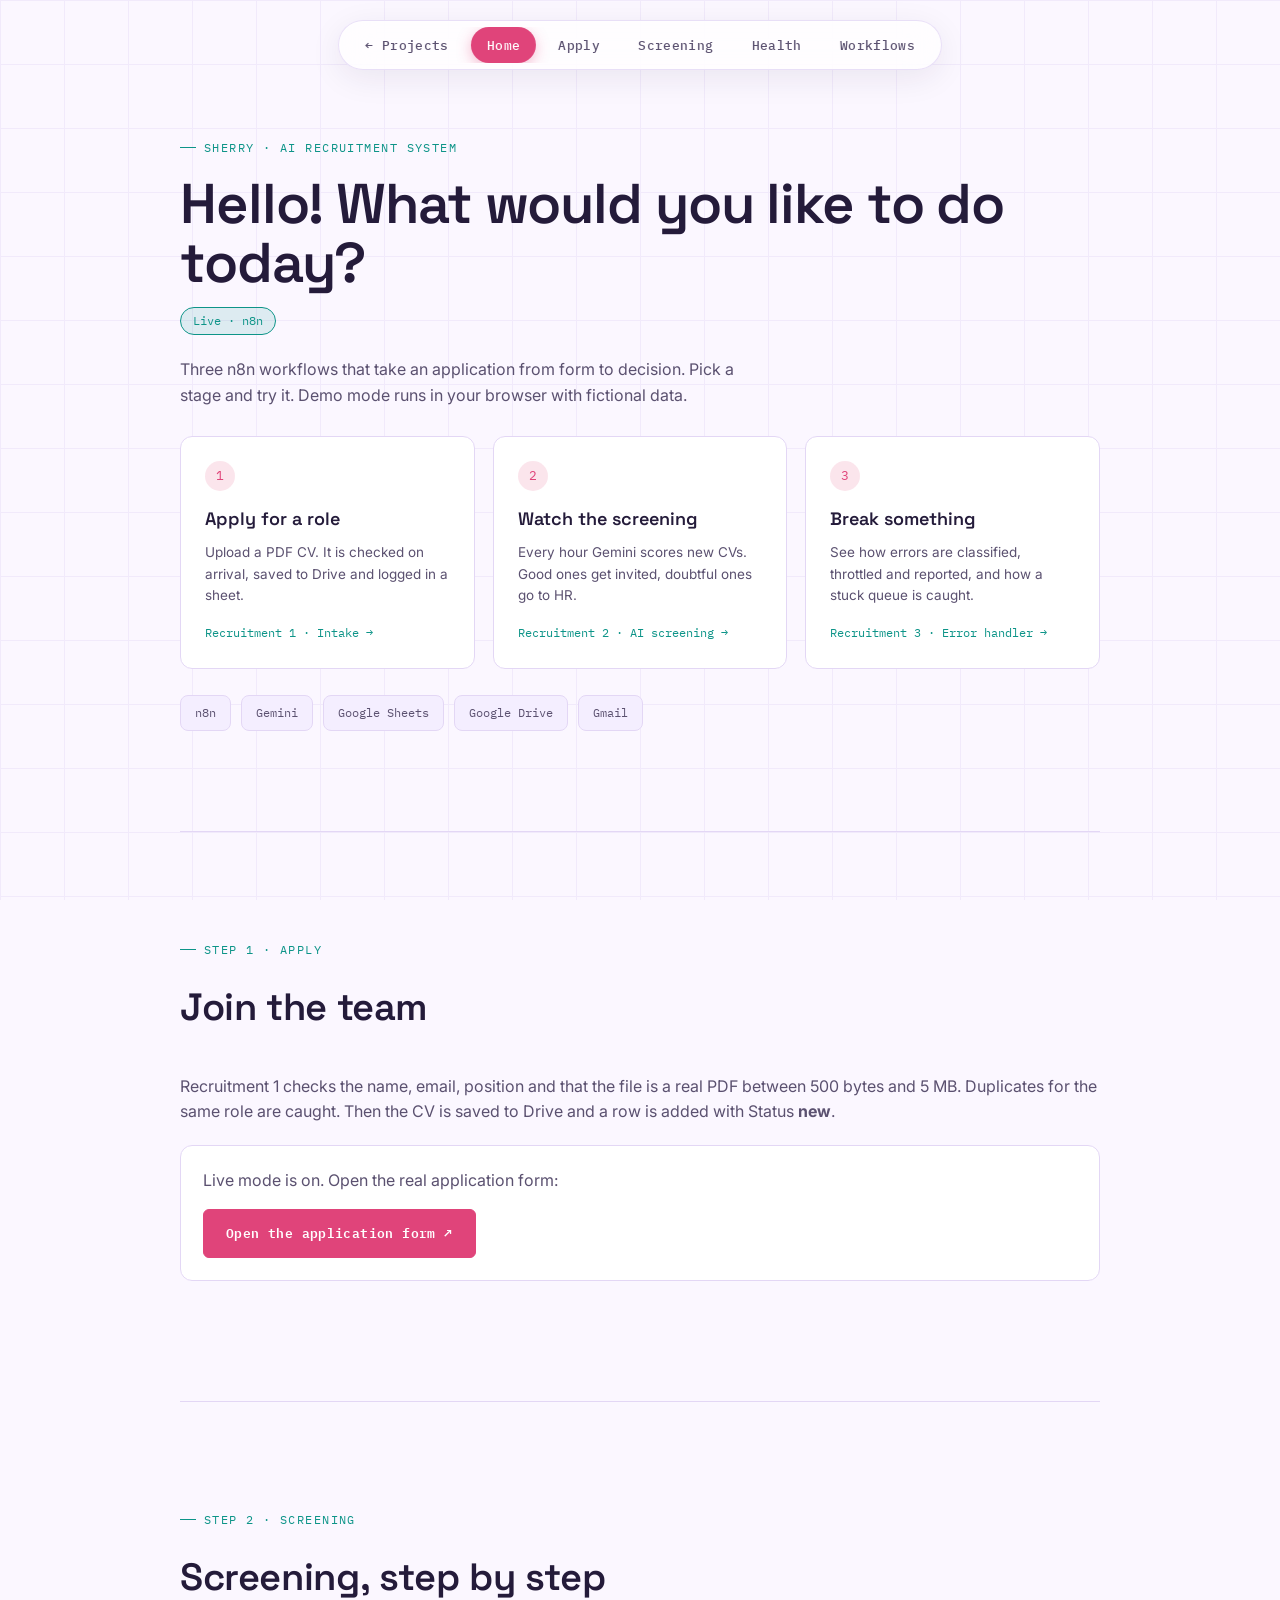
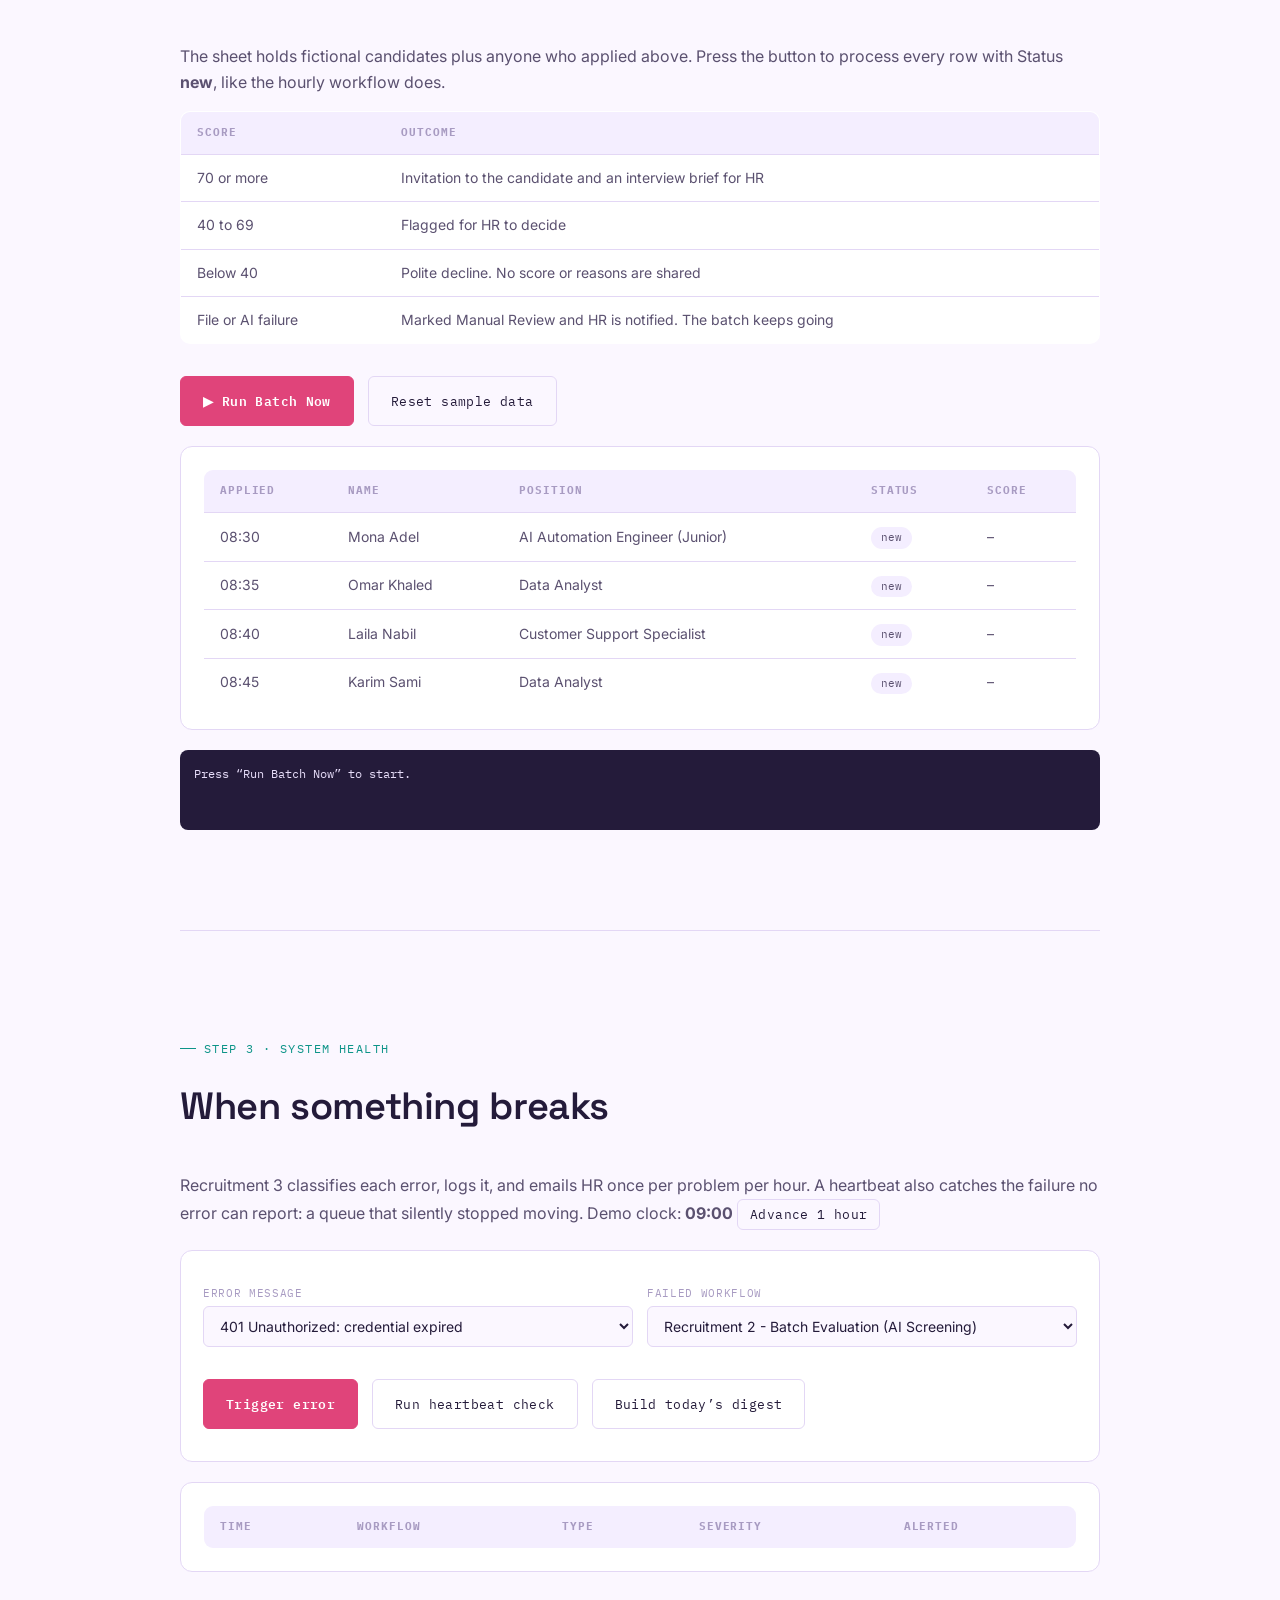
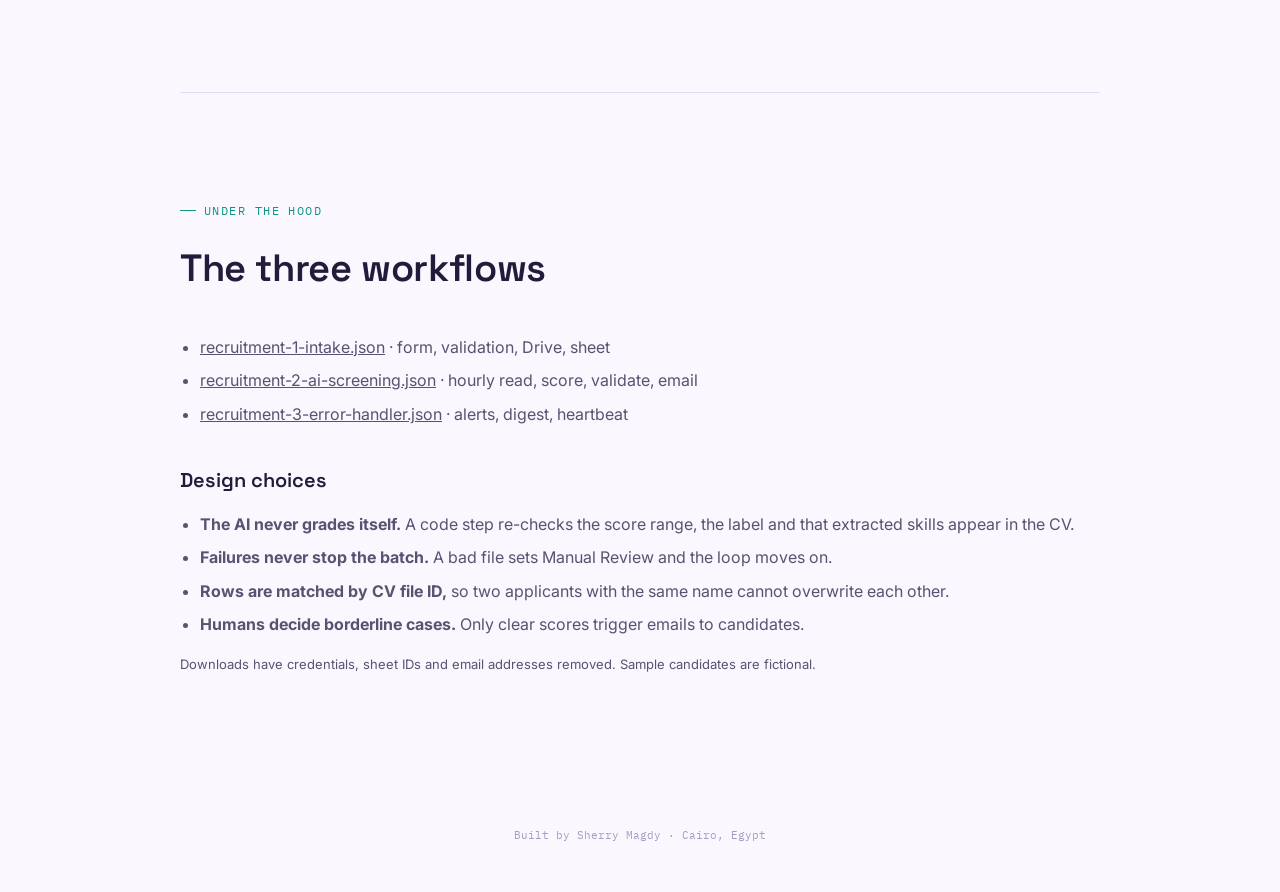
==== commit 20578a85: "Refactor apply link and live box visibility logic" ====
--- a/projects/recruitment.html
+++ b/projects/recruitment.html
@@ -109,8 +109,7 @@
 function el(t, txt, cls) { const e = document.createElement(t); if (txt != null) e.textContent = txt; if (cls) e.className = cls; return e; }
 if (CONFIG.n8nBase) {
   $("#mode").textContent = "Live · n8n"; $("#mode").classList.add("live");
-  $("#applyLink").href = CONFIG.n8nBase + CONFIG.applyForm; $("#liveBox").hidden = false;
-}
+$("#applyLink").href = CONFIG.n8nBase + CONFIG.applyForm; $("#liveBox").hidden = false; $("#applyForm").hidden = true;}
 let clock = 540;
 const fmt = m => String(Math.floor(m / 60) % 24).padStart(2, "0") + ":" + String(m % 60).padStart(2, "0");
 const seed = () => [
